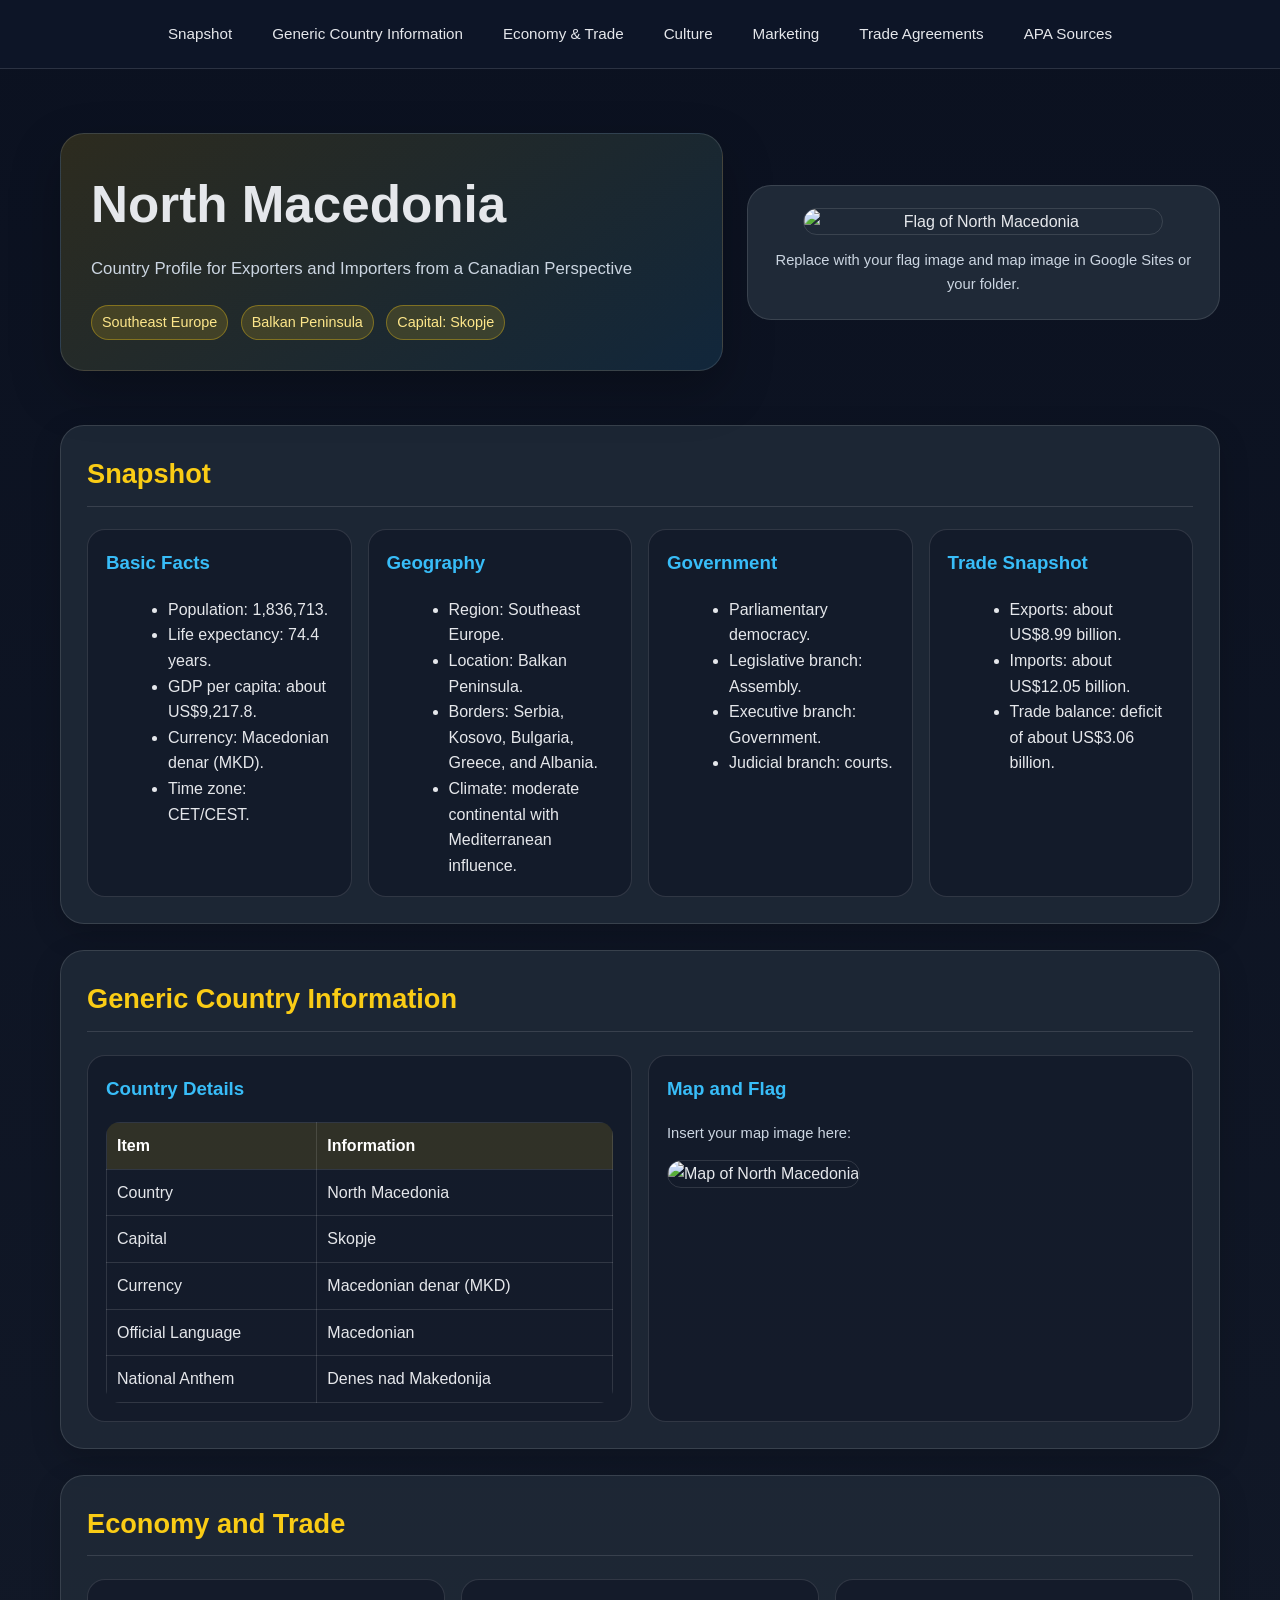
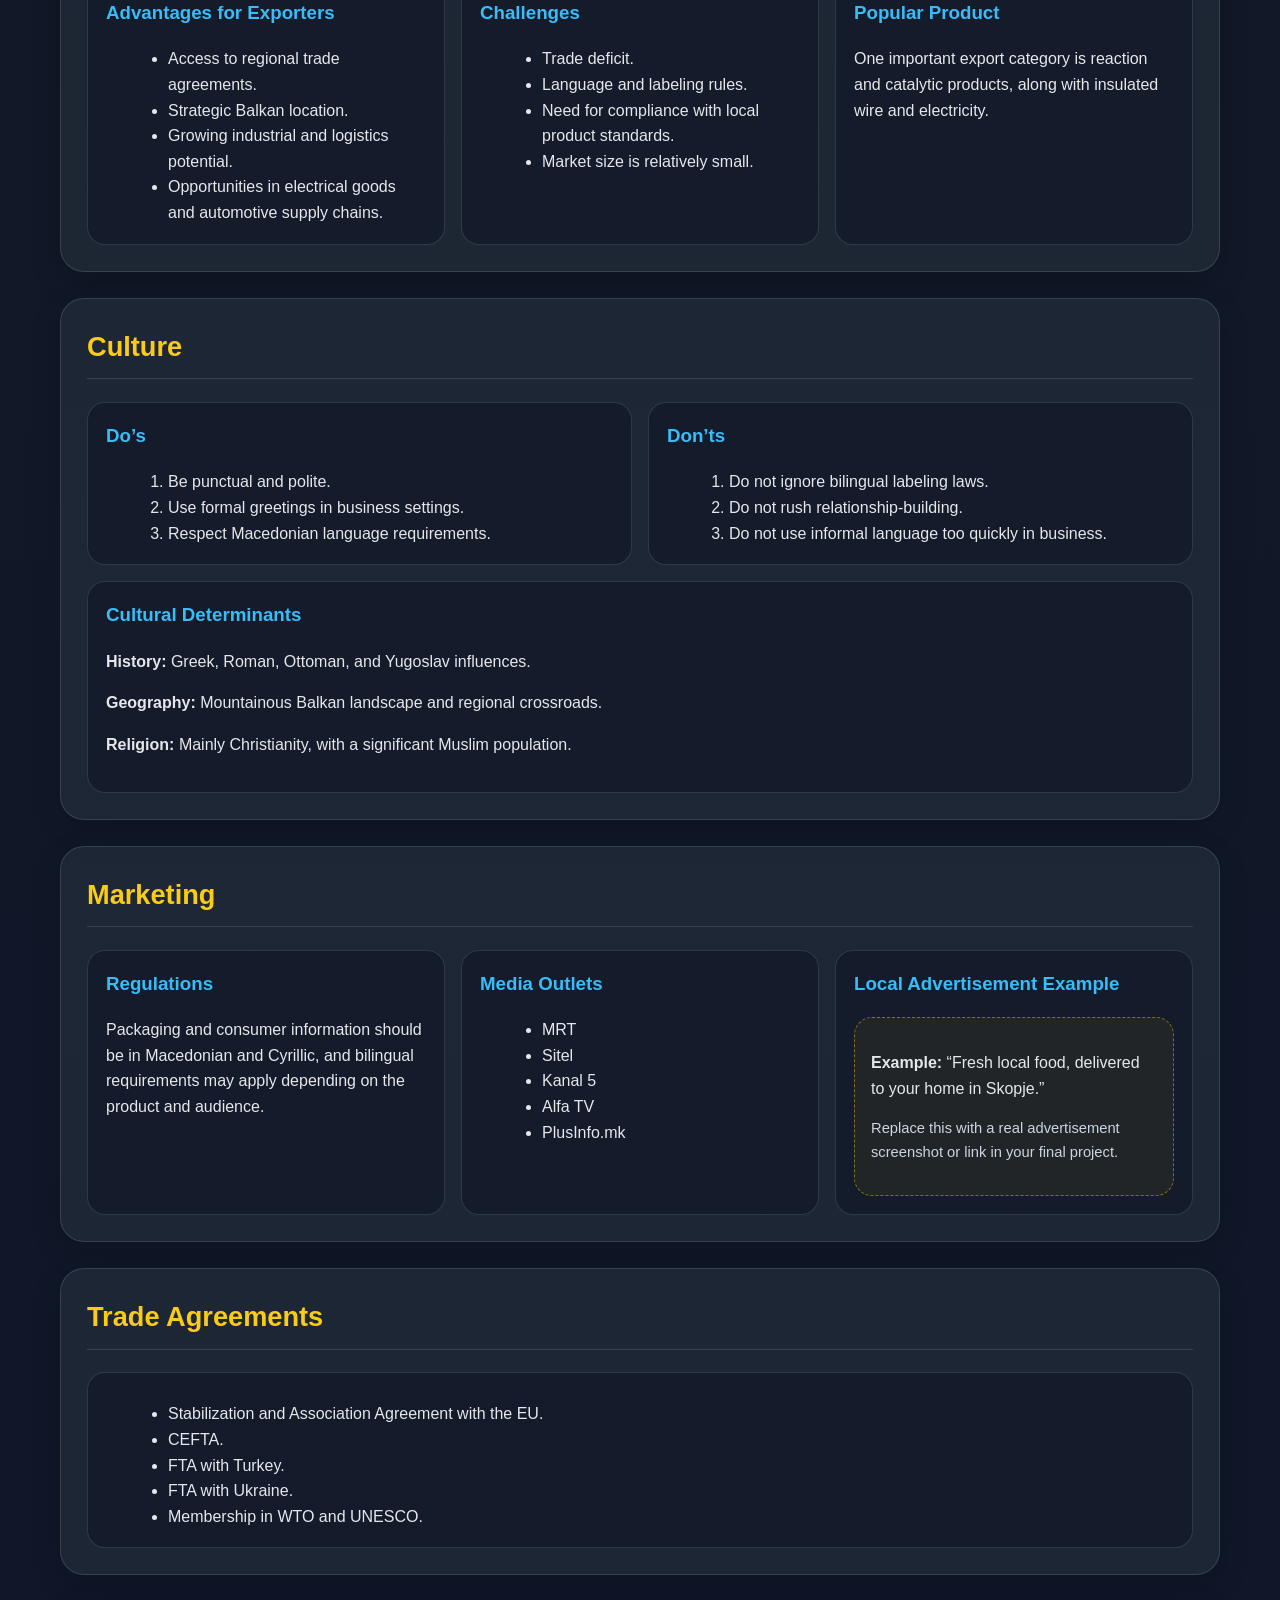
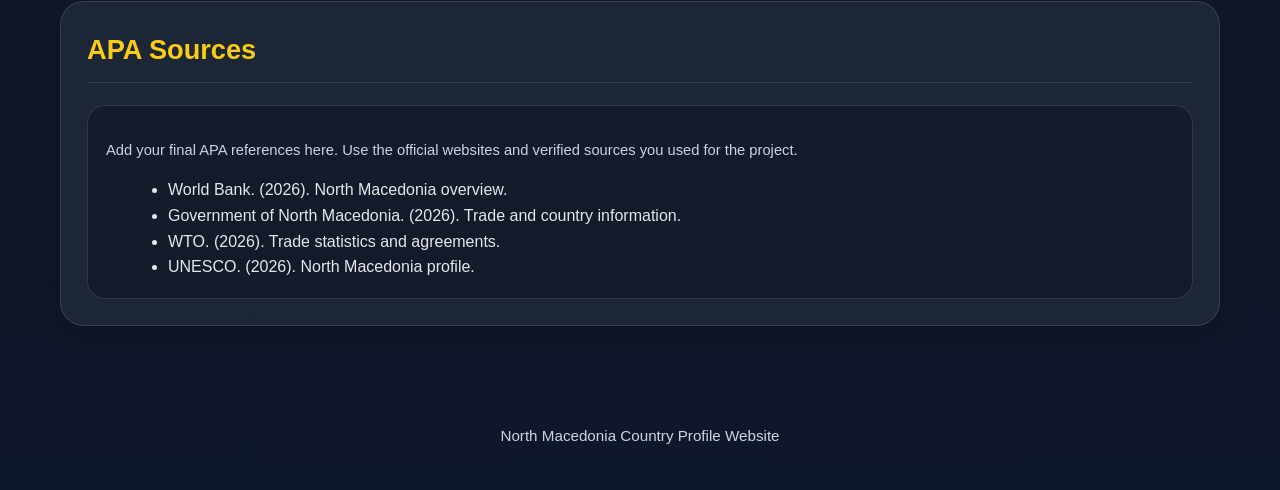
==== index.html @ 5faf6a25 "Create index.html" ====
<!DOCTYPE html>
<html lang="en">
<head>
  <meta charset="UTF-8" />
  <meta name="viewport" content="width=device-width, initial-scale=1.0" />
  <title>North Macedonia Country Profile</title>
  <style>
    :root{
      --bg:#0f172a;
      --panel:#111827;
      --card:#1f2937;
      --accent:#facc15;
      --accent2:#38bdf8;
      --text:#e5e7eb;
      --muted:#cbd5e1;
      --border:rgba(255,255,255,.12);
    }
    *{box-sizing:border-box}
    html{scroll-behavior:smooth}
    body{
      margin:0;
      font-family: Arial, Helvetica, sans-serif;
      background: linear-gradient(180deg, #0b1120 0%, #111827 45%, #0f172a 100%);
      color:var(--text);
      line-height:1.6;
    }
    a{color:var(--accent2); text-decoration:none}
    a:hover{text-decoration:underline}
    .topbar{
      position:sticky;
      top:0;
      z-index:1000;
      backdrop-filter: blur(10px);
      background: rgba(15,23,42,.85);
      border-bottom:1px solid var(--border);
    }
    nav{
      max-width:1200px;
      margin:auto;
      padding:14px 20px;
      display:flex;
      gap:16px;
      flex-wrap:wrap;
      align-items:center;
      justify-content:center;
    }
    nav a{
      color:var(--text);
      padding:8px 12px;
      border-radius:999px;
      transition:.2s;
      font-size:.95rem;
    }
    nav a:hover{background:rgba(255,255,255,.08)}
    header{
      max-width:1200px;
      margin:0 auto;
      padding:64px 20px 28px;
      display:grid;
      grid-template-columns:1.4fr 1fr;
      gap:24px;
      align-items:center;
    }
    .hero{
      padding:30px;
      background:linear-gradient(145deg, rgba(250,204,21,.14), rgba(56,189,248,.12));
      border:1px solid var(--border);
      border-radius:24px;
      box-shadow:0 20px 50px rgba(0,0,0,.25);
    }
    .hero h1{margin:0 0 10px; font-size:clamp(2rem,4vw,4rem)}
    .hero p{margin:0; color:var(--muted); font-size:1.05rem}
    .flag-card{
      background:var(--card);
      border:1px solid var(--border);
      border-radius:24px;
      padding:22px;
      text-align:center;
    }
    .flag{
      width:100%;
      max-width:360px;
      border-radius:18px;
      display:block;
      margin:0 auto 14px;
      border:1px solid var(--border);
    }
    .container{
      max-width:1200px;
      margin:0 auto;
      padding:0 20px 70px;
    }
    section{
      margin-top:26px;
      background:rgba(31,41,55,.88);
      border:1px solid var(--border);
      border-radius:24px;
      padding:26px;
      box-shadow:0 10px 30px rgba(0,0,0,.18);
    }
    section h2{
      margin-top:0;
      color:var(--accent);
      font-size:1.7rem;
      border-bottom:1px solid var(--border);
      padding-bottom:10px;
    }
    .grid{
      display:grid;
      grid-template-columns:repeat(auto-fit,minmax(240px,1fr));
      gap:16px;
      margin-top:16px;
    }
    .card{
      background:rgba(17,24,39,.72);
      border:1px solid var(--border);
      border-radius:18px;
      padding:18px;
    }
    .card h3{margin-top:0; color:var(--accent2)}
    ul,ol{margin:10px 0 0 22px}
    .note{
      color:var(--muted);
      font-size:.95rem;
      margin-top:8px;
    }
    .small{font-size:.92rem; color:var(--muted)}
    .two-col{
      display:grid;
      grid-template-columns:1fr 1fr;
      gap:16px;
    }
    .footer{
      text-align:center;
      padding:28px 16px 42px;
      color:var(--muted);
      font-size:.95rem;
    }
    .tag{
      display:inline-block;
      padding:5px 10px;
      background:rgba(250,204,21,.15);
      border:1px solid rgba(250,204,21,.35);
      color:#fde68a;
      border-radius:999px;
      margin:6px 8px 0 0;
      font-size:.9rem;
    }
    table{
      width:100%;
      border-collapse:collapse;
      overflow:hidden;
      border-radius:14px;
      margin-top:12px;
    }
    th,td{
      border:1px solid var(--border);
      padding:10px;
      text-align:left;
      vertical-align:top;
    }
    th{
      background:rgba(250,204,21,.12);
      color:#fff;
    }
    .ad-box{
      border:1px dashed rgba(250,204,21,.45);
      border-radius:18px;
      padding:16px;
      background:rgba(250,204,21,.06);
    }
    @media (max-width: 860px){
      header,.two-col{grid-template-columns:1fr}
      nav{justify-content:flex-start}
    }
  </style>
</head>
<body>
  <div class="topbar">
    <nav>
      <a href="#snapshot">Snapshot</a>
      <a href="#generic">Generic Country Information</a>
      <a href="#economy">Economy & Trade</a>
      <a href="#culture">Culture</a>
      <a href="#marketing">Marketing</a>
      <a href="#agreements">Trade Agreements</a>
      <a href="#sources">APA Sources</a>
    </nav>
  </div>

  <header>
    <div class="hero">
      <h1>North Macedonia</h1>
      <p>Country Profile for Exporters and Importers from a Canadian Perspective</p>
      <div style="margin-top:16px;">
        <span class="tag">Southeast Europe</span>
        <span class="tag">Balkan Peninsula</span>
        <span class="tag">Capital: Skopje</span>
      </div>
    </div>

    <div class="flag-card">
      <img class="flag" src="north-macedonia-flag.jpg" alt="Flag of North Macedonia">
      <div class="small">Replace with your flag image and map image in Google Sites or your folder.</div>
    </div>
  </header>

  <main class="container">
    <section id="snapshot">
      <h2>Snapshot</h2>
      <div class="grid">
        <div class="card">
          <h3>Basic Facts</h3>
          <ul>
            <li>Population: 1,836,713.</li>
            <li>Life expectancy: 74.4 years.</li>
            <li>GDP per capita: about US$9,217.8.</li>
            <li>Currency: Macedonian denar (MKD).</li>
            <li>Time zone: CET/CEST.</li>
          </ul>
        </div>
        <div class="card">
          <h3>Geography</h3>
          <ul>
            <li>Region: Southeast Europe.</li>
            <li>Location: Balkan Peninsula.</li>
            <li>Borders: Serbia, Kosovo, Bulgaria, Greece, and Albania.</li>
            <li>Climate: moderate continental with Mediterranean influence.</li>
          </ul>
        </div>
        <div class="card">
          <h3>Government</h3>
          <ul>
            <li>Parliamentary democracy.</li>
            <li>Legislative branch: Assembly.</li>
            <li>Executive branch: Government.</li>
            <li>Judicial branch: courts.</li>
          </ul>
        </div>
        <div class="card">
          <h3>Trade Snapshot</h3>
          <ul>
            <li>Exports: about US$8.99 billion.</li>
            <li>Imports: about US$12.05 billion.</li>
            <li>Trade balance: deficit of about US$3.06 billion.</li>
          </ul>
        </div>
      </div>
    </section>

    <section id="generic">
      <h2>Generic Country Information</h2>
      <div class="two-col">
        <div class="card">
          <h3>Country Details</h3>
          <table>
            <tr><th>Item</th><th>Information</th></tr>
            <tr><td>Country</td><td>North Macedonia</td></tr>
            <tr><td>Capital</td><td>Skopje</td></tr>
            <tr><td>Currency</td><td>Macedonian denar (MKD)</td></tr>
            <tr><td>Official Language</td><td>Macedonian</td></tr>
            <tr><td>National Anthem</td><td>Denes nad Makedonija</td></tr>
          </table>
        </div>
        <div class="card">
          <h3>Map and Flag</h3>
          <p class="small">Insert your map image here:</p>
          <img src="north-macedonia-map.jpg" alt="Map of North Macedonia" style="width:100%;border-radius:14px;border:1px solid var(--border);">
        </div>
      </div>
    </section>

    <section id="economy">
      <h2>Economy and Trade</h2>
      <div class="grid">
        <div class="card">
          <h3>Advantages for Exporters</h3>
          <ul>
            <li>Access to regional trade agreements.</li>
            <li>Strategic Balkan location.</li>
            <li>Growing industrial and logistics potential.</li>
            <li>Opportunities in electrical goods and automotive supply chains.</li>
          </ul>
        </div>
        <div class="card">
          <h3>Challenges</h3>
          <ul>
            <li>Trade deficit.</li>
            <li>Language and labeling rules.</li>
            <li>Need for compliance with local product standards.</li>
            <li>Market size is relatively small.</li>
          </ul>
        </div>
        <div class="card">
          <h3>Popular Product</h3>
          <p>One important export category is reaction and catalytic products, along with insulated wire and electricity.</p>
        </div>
      </div>
    </section>

    <section id="culture">
      <h2>Culture</h2>
      <div class="two-col">
        <div class="card">
          <h3>Do’s</h3>
          <ol>
            <li>Be punctual and polite.</li>
            <li>Use formal greetings in business settings.</li>
            <li>Respect Macedonian language requirements.</li>
          </ol>
        </div>
        <div class="card">
          <h3>Don’ts</h3>
          <ol>
            <li>Do not ignore bilingual labeling laws.</li>
            <li>Do not rush relationship-building.</li>
            <li>Do not use informal language too quickly in business.</li>
          </ol>
        </div>
      </div>
      <div class="card" style="margin-top:16px;">
        <h3>Cultural Determinants</h3>
        <p><strong>History:</strong> Greek, Roman, Ottoman, and Yugoslav influences.</p>
        <p><strong>Geography:</strong> Mountainous Balkan landscape and regional crossroads.</p>
        <p><strong>Religion:</strong> Mainly Christianity, with a significant Muslim population.</p>
      </div>
    </section>

    <section id="marketing">
      <h2>Marketing</h2>
      <div class="grid">
        <div class="card">
          <h3>Regulations</h3>
          <p>Packaging and consumer information should be in Macedonian and Cyrillic, and bilingual requirements may apply depending on the product and audience.</p>
        </div>
        <div class="card">
          <h3>Media Outlets</h3>
          <ul>
            <li>MRT</li>
            <li>Sitel</li>
            <li>Kanal 5</li>
            <li>Alfa TV</li>
            <li>PlusInfo.mk</li>
          </ul>
        </div>
        <div class="card">
          <h3>Local Advertisement Example</h3>
          <div class="ad-box">
            <p><strong>Example:</strong> “Fresh local food, delivered to your home in Skopje.”</p>
            <p class="small">Replace this with a real advertisement screenshot or link in your final project.</p>
          </div>
        </div>
      </div>
    </section>

    <section id="agreements">
      <h2>Trade Agreements</h2>
      <div class="card">
        <ul>
          <li>Stabilization and Association Agreement with the EU.</li>
          <li>CEFTA.</li>
          <li>FTA with Turkey.</li>
          <li>FTA with Ukraine.</li>
          <li>Membership in WTO and UNESCO.</li>
        </ul>
      </div>
    </section>

    <section id="sources">
      <h2>APA Sources</h2>
      <div class="card">
        <p class="small">
          Add your final APA references here. Use the official websites and verified sources you used for the project.
        </p>
        <ul>
          <li>World Bank. (2026). North Macedonia overview.</li>
          <li>Government of North Macedonia. (2026). Trade and country information.</li>
          <li>WTO. (2026). Trade statistics and agreements.</li>
          <li>UNESCO. (2026). North Macedonia profile.</li>
        </ul>
      </div>
    </section>
  </main>

  <div class="footer">
    North Macedonia Country Profile Website
  </div>
</body>
</html>
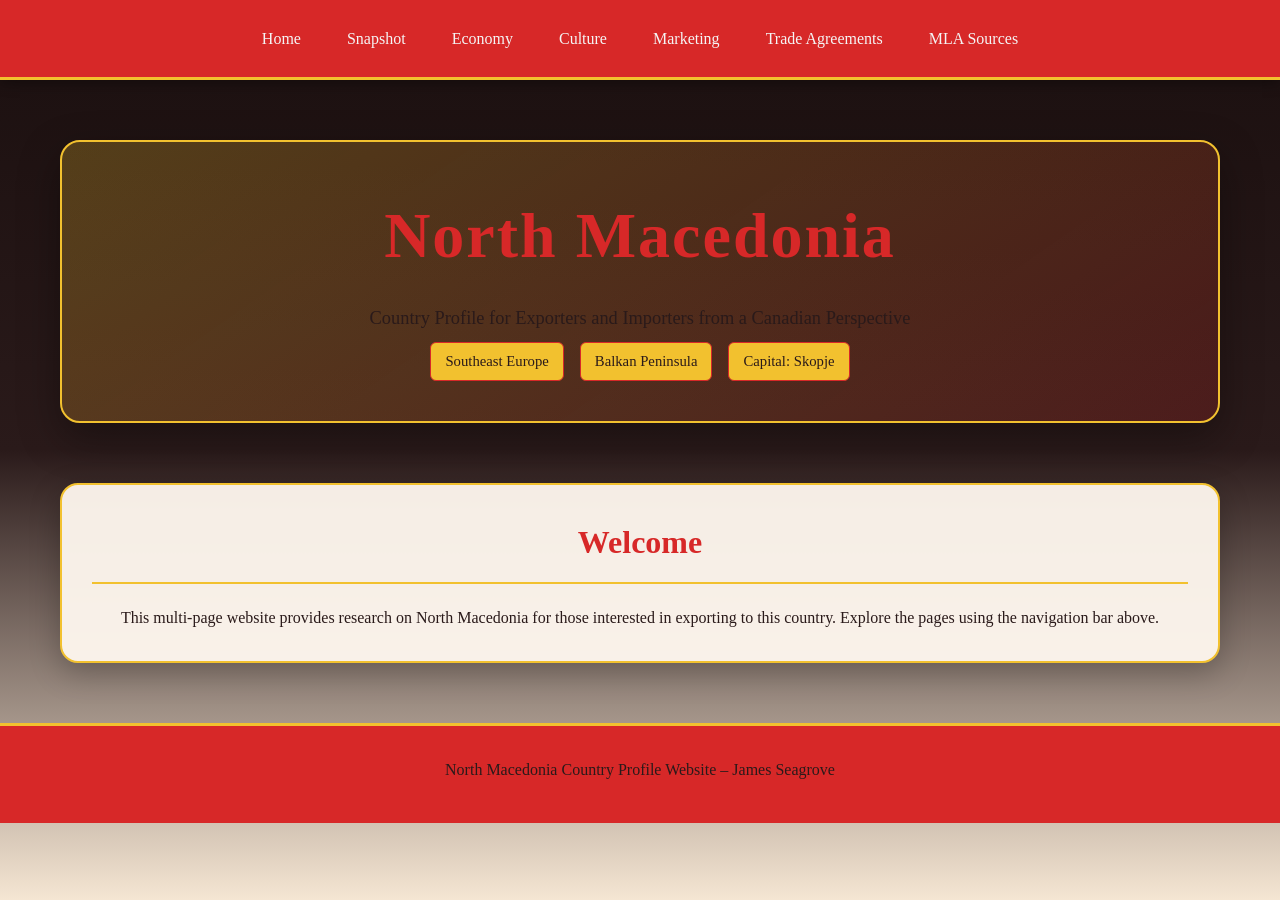
==== commit 490b7d33: "Update index.html" ====
--- a/index.html
+++ b/index.html
@@ -1,190 +1,21 @@
 <!DOCTYPE html>
 <html lang="en">
 <head>
-  <meta charset="UTF-8" />
-  <meta name="viewport" content="width=device-width, initial-scale=1.0" />
+  <meta charset="UTF-8">
+  <meta name="viewport" content="width=device-width, initial-scale=1.0">
   <title>North Macedonia Country Profile</title>
-  <style>
-    :root{
-      --bg:#0f172a;
-      --panel:#111827;
-      --card:#1f2937;
-      --accent:#facc15;
-      --accent2:#38bdf8;
-      --text:#e5e7eb;
-      --muted:#cbd5e1;
-      --border:rgba(255,255,255,.12);
-    }
-    *{box-sizing:border-box}
-    html{scroll-behavior:smooth}
-    body{
-      margin:0;
-      font-family: Arial, Helvetica, sans-serif;
-      background: linear-gradient(180deg, #0b1120 0%, #111827 45%, #0f172a 100%);
-      color:var(--text);
-      line-height:1.6;
-    }
-    a{color:var(--accent2); text-decoration:none}
-    a:hover{text-decoration:underline}
-    .topbar{
-      position:sticky;
-      top:0;
-      z-index:1000;
-      backdrop-filter: blur(10px);
-      background: rgba(15,23,42,.85);
-      border-bottom:1px solid var(--border);
-    }
-    nav{
-      max-width:1200px;
-      margin:auto;
-      padding:14px 20px;
-      display:flex;
-      gap:16px;
-      flex-wrap:wrap;
-      align-items:center;
-      justify-content:center;
-    }
-    nav a{
-      color:var(--text);
-      padding:8px 12px;
-      border-radius:999px;
-      transition:.2s;
-      font-size:.95rem;
-    }
-    nav a:hover{background:rgba(255,255,255,.08)}
-    header{
-      max-width:1200px;
-      margin:0 auto;
-      padding:64px 20px 28px;
-      display:grid;
-      grid-template-columns:1.4fr 1fr;
-      gap:24px;
-      align-items:center;
-    }
-    .hero{
-      padding:30px;
-      background:linear-gradient(145deg, rgba(250,204,21,.14), rgba(56,189,248,.12));
-      border:1px solid var(--border);
-      border-radius:24px;
-      box-shadow:0 20px 50px rgba(0,0,0,.25);
-    }
-    .hero h1{margin:0 0 10px; font-size:clamp(2rem,4vw,4rem)}
-    .hero p{margin:0; color:var(--muted); font-size:1.05rem}
-    .flag-card{
-      background:var(--card);
-      border:1px solid var(--border);
-      border-radius:24px;
-      padding:22px;
-      text-align:center;
-    }
-    .flag{
-      width:100%;
-      max-width:360px;
-      border-radius:18px;
-      display:block;
-      margin:0 auto 14px;
-      border:1px solid var(--border);
-    }
-    .container{
-      max-width:1200px;
-      margin:0 auto;
-      padding:0 20px 70px;
-    }
-    section{
-      margin-top:26px;
-      background:rgba(31,41,55,.88);
-      border:1px solid var(--border);
-      border-radius:24px;
-      padding:26px;
-      box-shadow:0 10px 30px rgba(0,0,0,.18);
-    }
-    section h2{
-      margin-top:0;
-      color:var(--accent);
-      font-size:1.7rem;
-      border-bottom:1px solid var(--border);
-      padding-bottom:10px;
-    }
-    .grid{
-      display:grid;
-      grid-template-columns:repeat(auto-fit,minmax(240px,1fr));
-      gap:16px;
-      margin-top:16px;
-    }
-    .card{
-      background:rgba(17,24,39,.72);
-      border:1px solid var(--border);
-      border-radius:18px;
-      padding:18px;
-    }
-    .card h3{margin-top:0; color:var(--accent2)}
-    ul,ol{margin:10px 0 0 22px}
-    .note{
-      color:var(--muted);
-      font-size:.95rem;
-      margin-top:8px;
-    }
-    .small{font-size:.92rem; color:var(--muted)}
-    .two-col{
-      display:grid;
-      grid-template-columns:1fr 1fr;
-      gap:16px;
-    }
-    .footer{
-      text-align:center;
-      padding:28px 16px 42px;
-      color:var(--muted);
-      font-size:.95rem;
-    }
-    .tag{
-      display:inline-block;
-      padding:5px 10px;
-      background:rgba(250,204,21,.15);
-      border:1px solid rgba(250,204,21,.35);
-      color:#fde68a;
-      border-radius:999px;
-      margin:6px 8px 0 0;
-      font-size:.9rem;
-    }
-    table{
-      width:100%;
-      border-collapse:collapse;
-      overflow:hidden;
-      border-radius:14px;
-      margin-top:12px;
-    }
-    th,td{
-      border:1px solid var(--border);
-      padding:10px;
-      text-align:left;
-      vertical-align:top;
-    }
-    th{
-      background:rgba(250,204,21,.12);
-      color:#fff;
-    }
-    .ad-box{
-      border:1px dashed rgba(250,204,21,.45);
-      border-radius:18px;
-      padding:16px;
-      background:rgba(250,204,21,.06);
-    }
-    @media (max-width: 860px){
-      header,.two-col{grid-template-columns:1fr}
-      nav{justify-content:flex-start}
-    }
-  </style>
+  <link rel="stylesheet" href="style.css">
 </head>
 <body>
   <div class="topbar">
     <nav>
-      <a href="#snapshot">Snapshot</a>
-      <a href="#generic">Generic Country Information</a>
-      <a href="#economy">Economy & Trade</a>
-      <a href="#culture">Culture</a>
-      <a href="#marketing">Marketing</a>
-      <a href="#agreements">Trade Agreements</a>
-      <a href="#sources">APA Sources</a>
+      <a href="index.html">Home</a>
+      <a href="snapshot.html">Snapshot</a>
+      <a href="economy.html">Economy</a>
+      <a href="culture.html">Culture</a>
+      <a href="marketing.html">Marketing</a>
+      <a href="trade.html">Trade Agreements</a>
+      <a href="sources.html">MLA Sources</a>
     </nav>
   </div>
 
@@ -192,198 +23,23 @@
     <div class="hero">
       <h1>North Macedonia</h1>
       <p>Country Profile for Exporters and Importers from a Canadian Perspective</p>
-      <div style="margin-top:16px;">
+      <div>
         <span class="tag">Southeast Europe</span>
         <span class="tag">Balkan Peninsula</span>
         <span class="tag">Capital: Skopje</span>
       </div>
     </div>
-
-    <div class="flag-card">
-      <img class="flag" src="north-macedonia-flag.jpg" alt="Flag of North Macedonia">
-      <div class="small">Replace with your flag image and map image in Google Sites or your folder.</div>
-    </div>
   </header>
 
   <main class="container">
-    <section id="snapshot">
-      <h2>Snapshot</h2>
-      <div class="grid">
-        <div class="card">
-          <h3>Basic Facts</h3>
-          <ul>
-            <li>Population: 1,836,713.</li>
-            <li>Life expectancy: 74.4 years.</li>
-            <li>GDP per capita: about US$9,217.8.</li>
-            <li>Currency: Macedonian denar (MKD).</li>
-            <li>Time zone: CET/CEST.</li>
-          </ul>
-        </div>
-        <div class="card">
-          <h3>Geography</h3>
-          <ul>
-            <li>Region: Southeast Europe.</li>
-            <li>Location: Balkan Peninsula.</li>
-            <li>Borders: Serbia, Kosovo, Bulgaria, Greece, and Albania.</li>
-            <li>Climate: moderate continental with Mediterranean influence.</li>
-          </ul>
-        </div>
-        <div class="card">
-          <h3>Government</h3>
-          <ul>
-            <li>Parliamentary democracy.</li>
-            <li>Legislative branch: Assembly.</li>
-            <li>Executive branch: Government.</li>
-            <li>Judicial branch: courts.</li>
-          </ul>
-        </div>
-        <div class="card">
-          <h3>Trade Snapshot</h3>
-          <ul>
-            <li>Exports: about US$8.99 billion.</li>
-            <li>Imports: about US$12.05 billion.</li>
-            <li>Trade balance: deficit of about US$3.06 billion.</li>
-          </ul>
-        </div>
-      </div>
-    </section>
-
-    <section id="generic">
-      <h2>Generic Country Information</h2>
-      <div class="two-col">
-        <div class="card">
-          <h3>Country Details</h3>
-          <table>
-            <tr><th>Item</th><th>Information</th></tr>
-            <tr><td>Country</td><td>North Macedonia</td></tr>
-            <tr><td>Capital</td><td>Skopje</td></tr>
-            <tr><td>Currency</td><td>Macedonian denar (MKD)</td></tr>
-            <tr><td>Official Language</td><td>Macedonian</td></tr>
-            <tr><td>National Anthem</td><td>Denes nad Makedonija</td></tr>
-          </table>
-        </div>
-        <div class="card">
-          <h3>Map and Flag</h3>
-          <p class="small">Insert your map image here:</p>
-          <img src="north-macedonia-map.jpg" alt="Map of North Macedonia" style="width:100%;border-radius:14px;border:1px solid var(--border);">
-        </div>
-      </div>
-    </section>
-
-    <section id="economy">
-      <h2>Economy and Trade</h2>
-      <div class="grid">
-        <div class="card">
-          <h3>Advantages for Exporters</h3>
-          <ul>
-            <li>Access to regional trade agreements.</li>
-            <li>Strategic Balkan location.</li>
-            <li>Growing industrial and logistics potential.</li>
-            <li>Opportunities in electrical goods and automotive supply chains.</li>
-          </ul>
-        </div>
-        <div class="card">
-          <h3>Challenges</h3>
-          <ul>
-            <li>Trade deficit.</li>
-            <li>Language and labeling rules.</li>
-            <li>Need for compliance with local product standards.</li>
-            <li>Market size is relatively small.</li>
-          </ul>
-        </div>
-        <div class="card">
-          <h3>Popular Product</h3>
-          <p>One important export category is reaction and catalytic products, along with insulated wire and electricity.</p>
-        </div>
-      </div>
-    </section>
-
-    <section id="culture">
-      <h2>Culture</h2>
-      <div class="two-col">
-        <div class="card">
-          <h3>Do’s</h3>
-          <ol>
-            <li>Be punctual and polite.</li>
-            <li>Use formal greetings in business settings.</li>
-            <li>Respect Macedonian language requirements.</li>
-          </ol>
-        </div>
-        <div class="card">
-          <h3>Don’ts</h3>
-          <ol>
-            <li>Do not ignore bilingual labeling laws.</li>
-            <li>Do not rush relationship-building.</li>
-            <li>Do not use informal language too quickly in business.</li>
-          </ol>
-        </div>
-      </div>
-      <div class="card" style="margin-top:16px;">
-        <h3>Cultural Determinants</h3>
-        <p><strong>History:</strong> Greek, Roman, Ottoman, and Yugoslav influences.</p>
-        <p><strong>Geography:</strong> Mountainous Balkan landscape and regional crossroads.</p>
-        <p><strong>Religion:</strong> Mainly Christianity, with a significant Muslim population.</p>
-      </div>
-    </section>
-
-    <section id="marketing">
-      <h2>Marketing</h2>
-      <div class="grid">
-        <div class="card">
-          <h3>Regulations</h3>
-          <p>Packaging and consumer information should be in Macedonian and Cyrillic, and bilingual requirements may apply depending on the product and audience.</p>
-        </div>
-        <div class="card">
-          <h3>Media Outlets</h3>
-          <ul>
-            <li>MRT</li>
-            <li>Sitel</li>
-            <li>Kanal 5</li>
-            <li>Alfa TV</li>
-            <li>PlusInfo.mk</li>
-          </ul>
-        </div>
-        <div class="card">
-          <h3>Local Advertisement Example</h3>
-          <div class="ad-box">
-            <p><strong>Example:</strong> “Fresh local food, delivered to your home in Skopje.”</p>
-            <p class="small">Replace this with a real advertisement screenshot or link in your final project.</p>
-          </div>
-        </div>
-      </div>
-    </section>
-
-    <section id="agreements">
-      <h2>Trade Agreements</h2>
-      <div class="card">
-        <ul>
-          <li>Stabilization and Association Agreement with the EU.</li>
-          <li>CEFTA.</li>
-          <li>FTA with Turkey.</li>
-          <li>FTA with Ukraine.</li>
-          <li>Membership in WTO and UNESCO.</li>
-        </ul>
-      </div>
-    </section>
-
-    <section id="sources">
-      <h2>APA Sources</h2>
-      <div class="card">
-        <p class="small">
-          Add your final APA references here. Use the official websites and verified sources you used for the project.
-        </p>
-        <ul>
-          <li>World Bank. (2026). North Macedonia overview.</li>
-          <li>Government of North Macedonia. (2026). Trade and country information.</li>
-          <li>WTO. (2026). Trade statistics and agreements.</li>
-          <li>UNESCO. (2026). North Macedonia profile.</li>
-        </ul>
-      </div>
+    <section>
+      <h2>Welcome</h2>
+      <p>This multi-page website provides research on North Macedonia for those interested in exporting to this country. Explore the pages using the navigation bar above.</p>
     </section>
   </main>
 
   <div class="footer">
-    North Macedonia Country Profile Website
+    North Macedonia Country Profile Website – James Seagrove
   </div>
 </body>
 </html>
--- a/style.css
+++ b/style.css
@@ -0,0 +1,298 @@
+/* Macedonian Theme CSS */
+:root {
+  --macedonia-red: #D72828;
+  --macedonia-gold: #F2C12F;
+  --dark-bg: #1a0f0f;
+  --light-bg: #f5e6d3;
+  --text-dark: #2a1a1a;
+  --text-light: #f5f5f5;
+  --accent: #e8b000;
+}
+
+* {
+  box-sizing: border-box;
+  margin: 0;
+  padding: 0;
+}
+
+body {
+  font-family: 'Georgia', 'Times New Roman', serif;
+  background: linear-gradient(180deg, var(--dark-bg) 0%, #2a1a1a 50%, var(--light-bg) 100%);
+  color: var(--text-dark);
+  line-height: 1.7;
+  min-height: 100vh;
+}
+
+.topbar {
+  background: var(--macedonia-red);
+  position: sticky;
+  top: 0;
+  z-index: 1000;
+  border-bottom: 3px solid var(--macedonia-gold);
+  box-shadow: 0 4px 12px rgba(0,0,0,0.3);
+}
+
+nav {
+  max-width: 1200px;
+  margin: auto;
+  padding: 14px 20px;
+  display: flex;
+  gap: 12px;
+  flex-wrap: wrap;
+  align-items: center;
+  justify-content: center;
+}
+
+nav a {
+  color: var(--text-light);
+  padding: 10px 16px;
+  border-radius: 8px;
+  text-decoration: none;
+  transition: all 0.25s;
+  font-size: 1rem;
+  border: 1px solid transparent;
+}
+
+nav a:hover {
+  background: var(--macedonia-gold);
+  color: var(--text-dark);
+  border: 1px solid var(--macedonia-red);
+}
+
+header {
+  max-width: 1200px;
+  margin: 0 auto;
+  padding: 60px 20px 30px;
+  text-align: center;
+}
+
+.hero {
+  background: linear-gradient(145deg, rgba(242, 193, 47, 0.25), rgba(215, 40, 40, 0.2));
+  border: 2px solid var(--macedonia-gold);
+  border-radius: 20px;
+  padding: 40px 30px;
+  box-shadow: 0 15px 40px rgba(0,0,0,0.35);
+}
+
+.hero h1 {
+  color: var(--macedonia-red);
+  font-size: clamp(2.2rem, 5vw, 4.5rem);
+  margin: 0 0 12px;
+  letter-spacing: 2px;
+}
+
+.hero p {
+  color: var(--text-dark);
+  font-size: 1.15rem;
+  max-width: 800px;
+  margin: 0 auto;
+}
+
+.tag {
+  display: inline-block;
+  margin: 8px 6px 0;
+  padding: 6px 14px;
+  background: var(--macedonia-gold);
+  color: var(--text-dark);
+  border-radius: 6px;
+  font-size: 0.92rem;
+  border: 1px solid var(--macedonia-red);
+}
+
+.container {
+  max-width: 1200px;
+  margin: 0 auto;
+  padding: 0 20px 60px;
+}
+
+section {
+  margin-top: 30px;
+  background: rgba(255, 248, 240, 0.95);
+  border: 2px solid var(--macedonia-gold);
+  border-radius: 18px;
+  padding: 30px;
+  box-shadow: 0 10px 30px rgba(0,0,0,0.25);
+  text-align: center;
+}
+
+section h2 {
+  color: var(--macedonia-red);
+  font-size: 2rem;
+  margin-bottom: 20px;
+  border-bottom: 2px solid var(--macedonia-gold);
+  padding-bottom: 12px;
+}
+
+.grid {
+  display: grid;
+  grid-template-columns: repeat(auto-fit, minmax(280px, 1fr));
+  gap: 20px;
+  margin-top: 20px;
+}
+
+.card {
+  background: rgba(255, 250, 245, 0.95);
+  border: 1px solid var(--macedonia-gold);
+  border-radius: 16px;
+  padding: 22px;
+  box-shadow: 0 4px 12px rgba(0,0,0,0.12);
+  text-align: center;
+}
+
+.card h3 {
+  color: var(--macedonia-red);
+  font-size: 1.4rem;
+  margin-top: 0;
+  margin-bottom: 14px;
+}
+
+ul, ol {
+  margin: 12px 0 12px 28px;
+  padding: 0;
+  text-align: left;
+}
+
+.card ul {
+  margin-left: 10px;
+}
+
+.flag-card {
+  background: var(--light-bg);
+  border: 2px solid var(--macedonia-gold);
+  border-radius: 18px;
+  padding: 24px;
+  text-align: center;
+  margin: 20px auto;
+  max-width: 500px;
+}
+
+.flag {
+  width: 100%;
+  max-width: 400px;
+  border-radius: 12px;
+  display: block;
+  margin: 0 auto 16px;
+  border: 2px solid var(--macedonia-red);
+}
+
+.map-img {
+  width: 100%;
+  max-width: 600px;
+  border-radius: 12px;
+  border: 2px solid var(--macedonia-gold);
+  display: block;
+  margin: 16px auto;
+}
+
+.product-img {
+  width: 100%;
+  max-width: 400px;
+  border-radius: 12px;
+  border: 2px solid var(--macedonia-red);
+  display: block;
+  margin: 16px auto;
+}
+
+.ad-img {
+  width: 100%;
+  max-width: 500px;
+  border-radius: 12px;
+  border: 2px solid var(--macedonia-gold);
+  display: block;
+  margin: 16px auto;
+}
+
+.two-col {
+  display: grid;
+  grid-template-columns: 1fr 1fr;
+  gap: 20px;
+  margin-top: 16px;
+}
+
+table {
+  width: 100%;
+  max-width: 700px;
+  margin: 16px auto;
+  border-collapse: collapse;
+  border-radius: 12px;
+  background: rgba(255, 250, 245, 0.95);
+}
+
+th, td {
+  border: 1px solid var(--macedonia-gold);
+  padding: 12px;
+  text-align: left;
+  vertical-align: top;
+}
+
+th {
+  background: var(--macedonia-red);
+  color: var(--text-light);
+}
+
+.footer {
+  text-align: center;
+  padding: 30px 16px 40px;
+  color: var(--text-dark);
+  font-size: 1rem;
+  background: var(--macedonia-red);
+  border-top: 3px solid var(--macedonia-gold);
+}
+
+.small {
+  font-size: 0.92rem;
+  color: #666;
+}
+
+.note {
+  color: #666;
+  font-size: 0.95rem;
+  margin-top: 10px;
+}
+
+.sources-list {
+  list-style: none;
+  margin: 0;
+  padding: 0;
+  text-align: left;
+}
+
+.sources-list li {
+  margin: 16px 0;
+  padding-left: 20px;
+  text-indent: -20px;
+  line-height: 1.6;
+}
+
+.sources-list a {
+  color: var(--macedonia-red);
+  text-decoration: underline;
+}
+
+.sources-list a:hover {
+  color: var(--macedonia-gold);
+}
+
+.accessed {
+  font-size: 0.9rem;
+  color: #777;
+  margin-left: 8px;
+}
+
+.ad-box {
+  background: rgba(255, 250, 245, 0.95);
+  border: 2px dashed var(--macedonia-gold);
+  border-radius: 16px;
+  padding: 20px;
+  margin: 16px auto;
+  max-width: 600px;
+}
+
+@media (max-width: 860px) {
+  header, .two-col {
+    grid-template-columns: 1fr;
+  }
+  nav {
+    justify-content: flex-start;
+  }
+}
